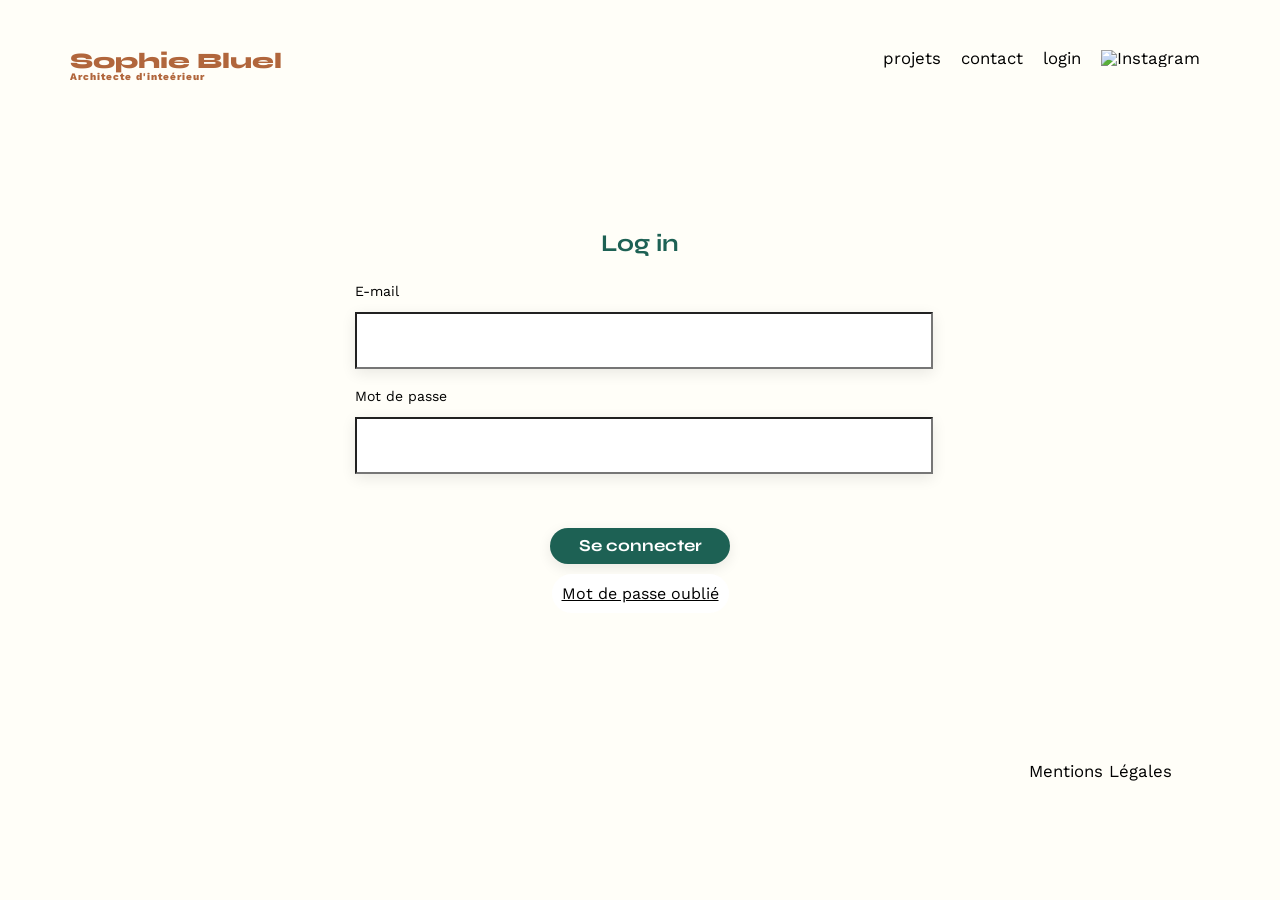
==== FrontEnd/login.html @ ed793672 "ajout des filtres" ====
<!DOCTYPE html>
<html lang="fr">

<head>
	<meta charset="UTF-8">
	<title>Sophie Bluel - Architecte d'intérieur</title>
	<meta name="viewport" content="width=device-width, initial-scale=1.0">
	<link rel="preconnect" href="https://fonts.googleapis.com">
	<link rel="preconnect" href="https://fonts.gstatic.com" crossorigin>
	<link href="https://fonts.googleapis.com/css2?family=Syne:wght@700;800&family=Work+Sans&display=swap"
		rel="stylesheet">
	<meta name="description" content="">
	<link rel="stylesheet" href="./assets/style.css">
	<link rel="stylesheet" href="./assets/login.css">

</head>

<body>
	<header>
		<h1>Sophie Bluel <span>Architecte d'inteérieur</span></h1>
		<nav>
			<ul>
				<li><a href="index.html">projets</a></li>
				<li><a href="#ancrecontact">contact</a></li>
				<li> <a href="login.html">login</a></li>
				<li><img src="./assets/icons/instagram.png" alt="Instagram"></li>
			</ul>
		</nav>
	</header>
	<main id="ancrecontact">
		<section class="tableaulog" ">
			<h3>Log in</h3>
			<br><br>
			<form action="#" method="post" id="formulairelogin">

				<label for="email">E-mail</label><br>
				<input type="text" name="email" id="email">
				<br>
				<label for="password"> Mot de passe</label><br>
				<input type="text" name="password" id="password">


				<br>
				<input type="submit" name="submitbutton" id="submitbutton" value="Se connecter">
				<br>
				<button> Mot de passe oublié</button>


			</form>

		</section>
	</main>

	<footer>
		<nav>
			<ul>
				<li>Mentions Légales</li>
			</ul>
		</nav>
	</footer>
</body>

</html>
---- FrontEnd/assets/style.css ----
/* http://meyerweb.com/eric/tools/css/reset/
   v2.0 | 20110126
   License: none (public domain)
*/

html, body, div, span, applet, object, iframe,
h1, h2, h3, h4, h5, h6, p, blockquote, pre,
a, abbr, acronym, address, big, cite, code,
del, dfn, em, img, ins, kbd, q, s, samp,
small, strike, strong, sub, sup, tt, var,
b, u, i, center,
dl, dt, dd, ol, ul, li,
fieldset, form, label, legend,
table, caption, tbody, tfoot, thead, tr, th, td,
article, aside, canvas, details, embed,
figure, figcaption, footer, header, hgroup,
menu, nav, output, ruby, section, summary,
time, mark, audio, video {
	margin: 0;
	padding: 0;
	border: 0;
	font-size: 100%;
	font: inherit;
	vertical-align: baseline;
}
/* HTML5 display-role reset for older browsers */
article, aside, details, figcaption, figure,
footer, header, hgroup, menu, nav, section {
	display: block;
}
body {
	line-height: 1;
}
ol, ul {
	list-style: none;
}
blockquote, q {
	quotes: none;
}
blockquote:before, blockquote:after,
q:before, q:after {
	content: '';
	content: none;
}
table {
	border-collapse: collapse;
	border-spacing: 0;
}
/** end reset css**/
body {
	max-width: 1140px;
	margin:auto;
	font-family: 'Work Sans' ;
	font-size: 14px;
	background: rgba(255, 254, 248, 1);
}
header {
	display: flex;
	justify-content: space-between;
	margin: 50px 0
}
section {
	margin: 50px 0
}

h1{
	display: flex;
	flex-direction: column;
	font-family: 'Syne';
	font-size: 22px;
	font-weight: 800;
	color: #B1663C
}

h1 > span {
	font-family: 'Work Sans';
	font-size:10px;
	letter-spacing: 0.1em;
;
}

h2{
	font-family: 'Syne';
	font-weight: 700;
	font-size: 30px;
	color: #1D6154
}
nav ul {
	display: flex;
	align-items: center;
	list-style-type: none;

}
nav li {
	padding: 0 10px;
	font-size: 1.2em;
}

li:hover {
	color: #B1663C;
}
#introduction {
	display: flex;
	align-items: center;
}
#introduction figure {
	flex: 1
}
#introduction img {
	display: block;
	margin: auto;
	width: 80%;
}

#introduction article {
	flex: 1
}
#introduction h2 {
	margin-bottom: 1em;
}

#introduction p {
	margin-bottom: 0.5em;
}
#portfolio h2 {
	margin-bottom: 1em;
	text-align: center;
}
.gallery {
	width: 100%;
	display: grid;
	grid-template-columns: 1fr 1fr 1fr;
	grid-column-gap: 20px;
	grid-row-gap: 20px;
}

.gallery img {
	width: 100%;

}
#contact {
	width: 50%;
margin: auto;
}
#contact > * {
	text-align: center;

}
#contact h2{
	margin-bottom: 20px;
}
#contact form {
	text-align: left;
	margin-top:30px;
	display: flex;
	flex-direction: column;
}

#contact input {
	height: 50px;
	font-size: 1.2em;
	border: none;
	box-shadow: 0px 4px 14px rgba(0, 0, 0, 0.09);
}
#contact label {
	margin: 2em 0 1em 0;
}
#contact textarea {
	border: none;
	box-shadow: 0px 4px 14px rgba(0, 0, 0, 0.09);
}

input[type="submit"]{
	font-family: 'Syne';
	font-weight: 700;
	color: white;
	background-color: #1D6154;
	margin : 2em auto ;
	width: 180px;
	text-align: center;
	border-radius: 60px ;
}

footer nav ul {
	display: flex;
	justify-content: flex-end;
	margin: 2em
}

.button input{
	border-radius: 20px;
	border: none;
}


.fiches img{
	margin: auto;
	width: 90%;
}

.fiches{
	display: grid;
	grid-template-columns: repeat(3, 1fr);
}

h6{
	margin-bottom: 10px;
	font-size: 13px;
}


.divbutton input {
	background-color: #FFF;
	padding: 10px;
	border: solid 1px #1D6154;
	color: #1D6154;
	border-radius: 20px;
	font-size: 16px;
	font-weight: 700;
	font-family: 'Syne';
}

button{
	border: solid 1px #1D6154;
	background-color: white;
	border-radius: 20px;
	padding: 10px;
	font-size: 16px;
	font-family: 'syne';
	color: #1D6154;
}

.divbutton{
	display: flex;
	justify-content: center;
	gap: 15px;
}

button:hover{
	cursor: pointer;
}


h5{
	padding: 10px 0 15px 0;
}

li a {
	text-decoration: none;
	color: black;
}

li a:hover{
	color: #B1663C;
	cursor: pointer;
}
---- FrontEnd/assets/login.css ----
h3{
	color: #1D6154;
	font-size: X-large;
	font-family: 'Syne';
	font-weight: 700;
	text-align: center;
}

form{
	text-align: center;
	width: 50%;
	margin: auto;
}

form input {
	width: 100%;
	height: 51px;
	margin-bottom: 20px;
	box-shadow: 0px 4px 14px 0px rgba(0, 0, 0, 0.09);
	font-size: 1.2em;

}

.submitbutton{
	border: none;
}

input[type="submit"]{
	border: none;
	font-family: 'Syne';
	font-weight: 700;
	height: 36px;
	padding: 0;
	margin-bottom: 10PX;
}

label{
	display: flex;
	align-items: flex-start;
}

button{
	text-decoration: underline;
	border: none;
	color: black;
	font-family: 'Work Sans';
}


.tableaulog{
	margin: 150px 0 ;
}
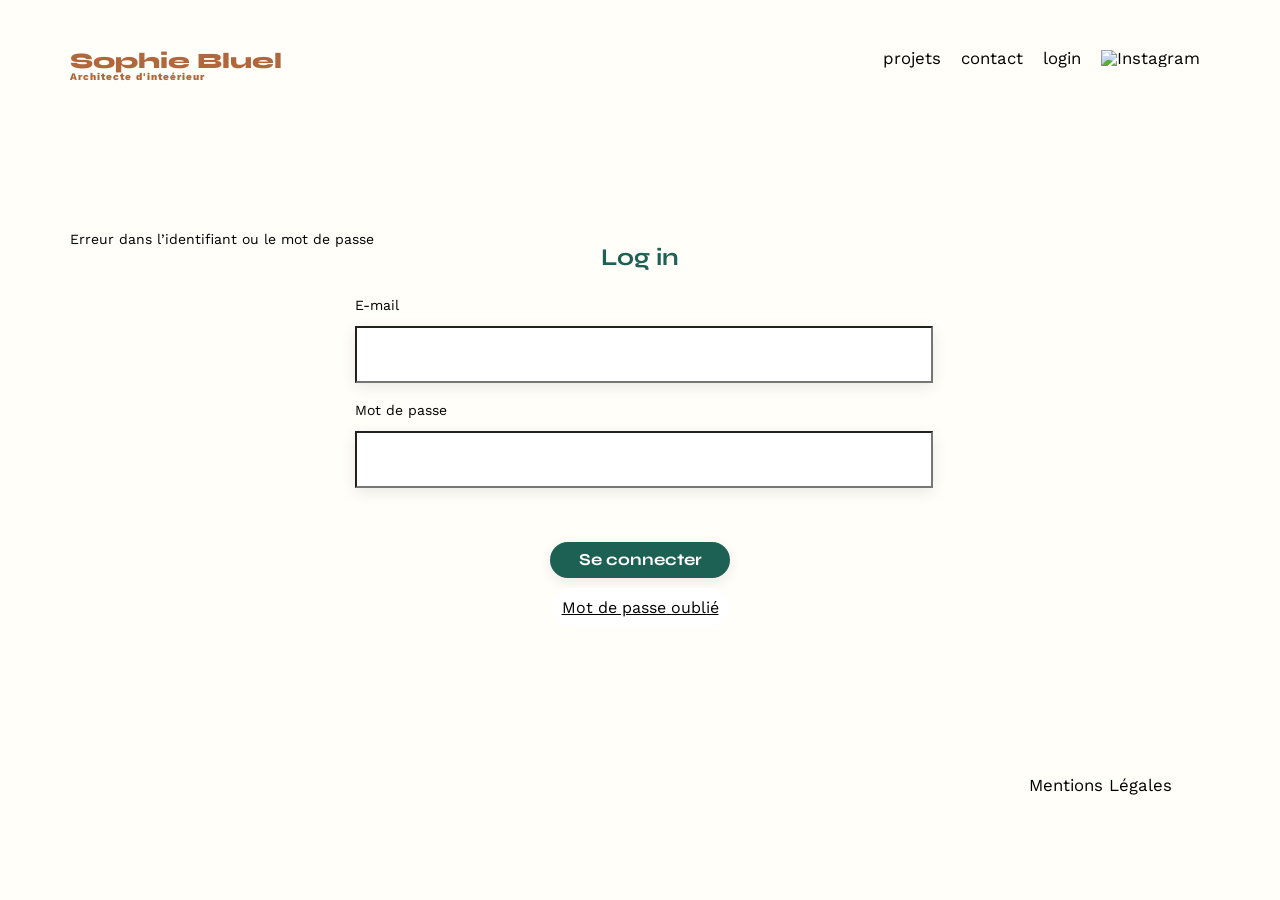
==== commit 702e4f82: "Corrections erreur dans la page login.html et ajout de login.js et function.js pour l'identification" ====
--- a/FrontEnd/login.html
+++ b/FrontEnd/login.html
@@ -27,27 +27,33 @@
 			</ul>
 		</nav>
 	</header>
-	<main id="ancrecontact">
+
+	<main id="log-in">
 		<section class="tableaulog" ">
+			<div id="msg-eror">
+					<h4>
+				Erreur dans l’identifiant ou le mot de passe
+			</h4>
+			</div>
+		
 			<h3>Log in</h3>
 			<br><br>
-			<form action="#" method="post" id="formulairelogin">
+			<form action="#" method="post" id="form-login" method="post">
 
 				<label for="email">E-mail</label><br>
-				<input type="text" name="email" id="email">
+				<input type="text" name="email" id="email" required>
 				<br>
 				<label for="password"> Mot de passe</label><br>
-				<input type="text" name="password" id="password">
+				<input type="text" name="password" id="password" required>
 
 
 				<br>
-				<input type="submit" name="submitbutton" id="submitbutton" value="Se connecter">
+				<input type="submit" name="submit-form" id="submit-form" value="Se connecter">
 				<br>
 				<button> Mot de passe oublié</button>
 
 
 			</form>
-
 		</section>
 	</main>
 
@@ -58,6 +64,9 @@
 			</ul>
 		</nav>
 	</footer>
+	<script src="function.js"></script>
+	<script src="login.js"></script>
+
 </body>
 
 </html>
--- a/FrontEnd/assets/style.css
+++ b/FrontEnd/assets/style.css
@@ -255,3 +255,17 @@
 	cursor: pointer;
 }
 
+.editor{
+	background-color: black;
+	color: white;
+	height: 50px;
+	position: absolute;
+	left: 0;
+	width: 100%;
+	display: none;
+}
+
+.p-editor{
+	text-align: center;
+	padding-top: 15px;
+}
--- a/FrontEnd/assets/login.css
+++ b/FrontEnd/assets/login.css
@@ -49,4 +49,10 @@
 
 .tableaulog{
 	margin: 150px 0 ;
+}
+
+.msg-eror{
+	text-align: center;
+	color: red;
+	display: none;
 }
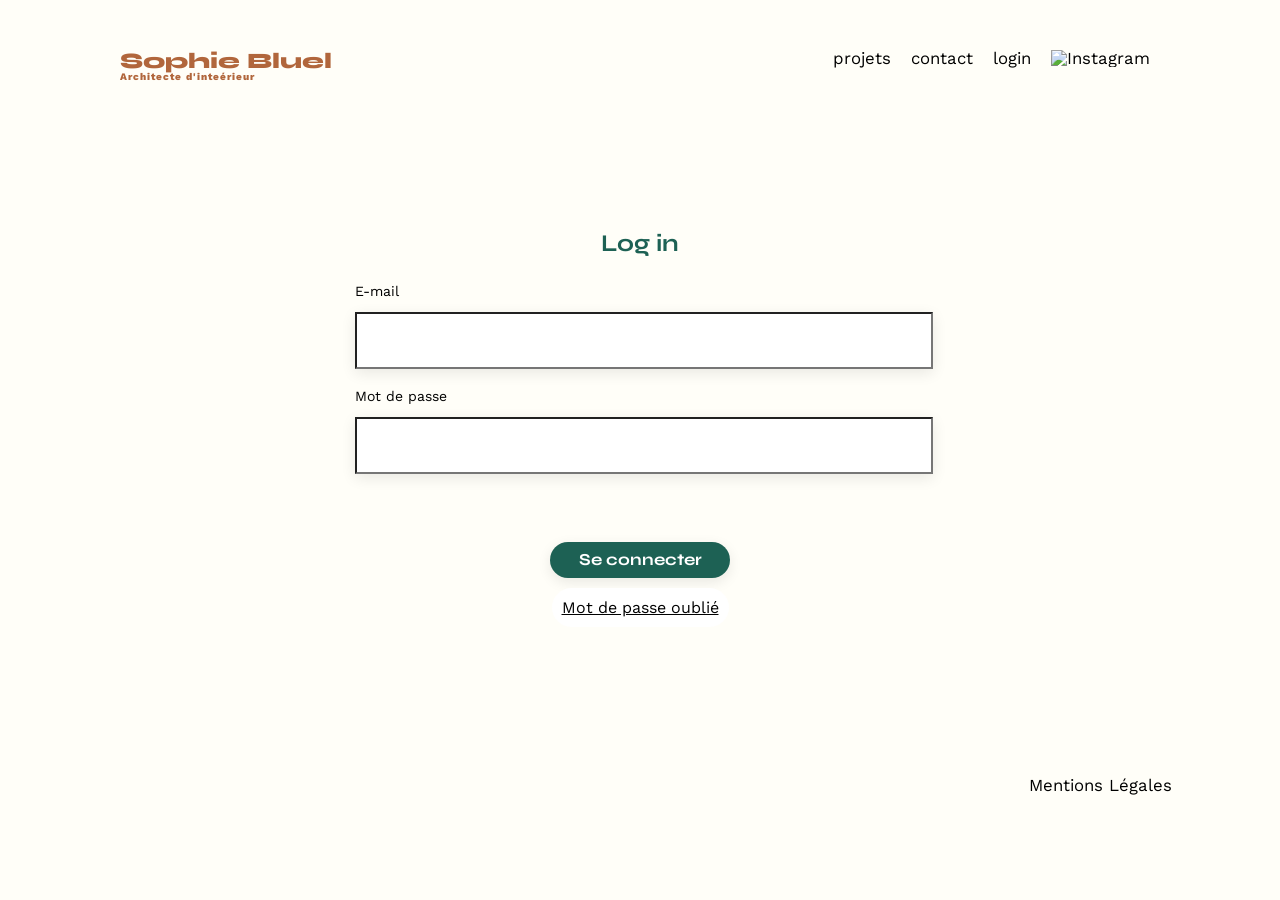
==== commit 81ae787f: "ajout de l'écriture mode edition lors du login" ====
--- a/FrontEnd/login.html
+++ b/FrontEnd/login.html
@@ -30,12 +30,7 @@
 
 	<main id="log-in">
 		<section class="tableaulog" ">
-			<div id="msg-eror">
-					<h4>
-				Erreur dans l’identifiant ou le mot de passe
-			</h4>
-			</div>
-		
+			
 			<h3>Log in</h3>
 			<br><br>
 			<form action="#" method="post" id="form-login" method="post">
@@ -45,8 +40,12 @@
 				<br>
 				<label for="password"> Mot de passe</label><br>
 				<input type="text" name="password" id="password" required>
-
-
+<br>
+				<div id="msg-eror">
+					<h4>
+				Erreur dans l’identifiant ou le mot de passe
+			</h4>
+			</div>
 				<br>
 				<input type="submit" name="submit-form" id="submit-form" value="Se connecter">
 				<br>
--- a/FrontEnd/assets/style.css
+++ b/FrontEnd/assets/style.css
@@ -57,7 +57,7 @@
 header {
 	display: flex;
 	justify-content: space-between;
-	margin: 50px 0
+	margin: 50px ;
 }
 section {
 	margin: 50px 0
@@ -84,6 +84,7 @@
 	font-weight: 700;
 	font-size: 30px;
 	color: #1D6154
+	
 }
 nav ul {
 	display: flex;
@@ -269,3 +270,409 @@
 	text-align: center;
 	padding-top: 15px;
 }
+
+
+.mode-edition {
+	font-family: 'Work Sans';
+	display: none;
+	flex-direction: row;
+	justify-content: center;
+	align-items: center;
+	width: 100%;
+	background-color: black;
+	gap: 20px;
+	height: 50px;
+	position: absolute;
+	top: 0;
+	left: 0;
+}
+
+.logo-edition {
+	display: flex;
+	flex-direction: row;
+	color: #FFFFFF;
+	font-size: 16px;
+	gap: 10px;
+}
+
+#changements {
+	border: 1px solid #FFFFFF;
+	background-color: #FFFFFF;
+	padding: 11px 23px;
+	border-radius: 60px;
+	font-weight: 500;
+	cursor: pointer;
+}
+
+.modifier {
+	display: none;
+	cursor: pointer;
+	color: black;
+	flex-direction: row;
+	gap: 8px;
+	font-family: 'Work Sans';
+	font-size: 14px;
+	margin-bottom: 20px;
+	padding-bottom: 3px;
+}
+
+article {
+	padding-bottom: 80px;
+}
+
+.projets-modifier {
+	display: flex;
+	flex-direction: row;
+	justify-content: center;
+	align-items: center;
+	gap: 30px;
+}
+
+figure {
+	display: flex;
+	flex-direction: column;
+}
+figure .modifier {
+	padding-left: 60px;
+	padding-top: 17px;
+}
+
+.style-editor{
+	height: 50px;
+	background: black;
+	color: white;
+	display: none;
+}
+
+		
+.header-container {
+    display: flex;
+    align-items: center;
+	justify-content: center;
+}
+
+
+
+.lien-modif:hover{
+	text-decoration: underline;
+	cursor: pointer;
+}
+
+.modalAjoutSup{
+	display: none;
+	width: 60%;
+	height: 200px;
+	background-color: white;
+}
+
+#lienModifier{
+	display: none;
+}
+
+
+
+----------------------------->
+
+
+
+.mode-edition {
+	font-family: 'Work Sans';
+	display: none;
+	flex-direction: row;
+	justify-content: center;
+	align-items: center;
+	width: 100%;
+	background-color: black;
+	gap: 20px;
+	height: 50px;
+	position: absolute;
+	top: 0;
+	left: 0;
+}
+
+.logo-edition {
+	display: flex;
+	flex-direction: row;
+	color: #FFFFFF;
+	font-size: 16px;
+	gap: 10px;
+}
+
+#changements {
+	border: 1px solid #FFFFFF;
+	background-color: #FFFFFF;
+	padding: 11px 23px;
+	border-radius: 60px;
+	font-weight: 500;
+	cursor: pointer;
+}
+
+.modifier {
+	display: none;
+	cursor: pointer;
+	color: black;
+	flex-direction: row;
+	gap: 8px;
+	font-family: 'Work Sans';
+	font-size: 14px;
+	margin-bottom: 20px;
+	padding-bottom: 3px;
+}
+
+article {
+	padding-bottom: 80px;
+}
+
+.projets-modifier {
+	display: flex;
+	flex-direction: row;
+	justify-content: center;
+	align-items: center;
+	gap: 30px;
+}
+
+figure {
+	display: flex;
+	flex-direction: column;
+}
+figure .modifier {
+	padding-left: 60px;
+	padding-top: 17px;
+}
+
+/* Page admin modal */
+
+
+#modals {
+	display: none;
+	position: absolute;
+	left: 0;
+	top: 0;
+	width: 100%; 
+	height: 270vh;
+	padding: 25% 10%;
+	background-color: rgba(0,0,0,0.4);
+	flex-direction: column;
+}
+
+.AjoutImageContainer h2 {
+	padding-bottom: 30px;
+	padding-top: 20px;
+}
+
+#modalsSuppr, #modalsAjout {
+	display: none;
+	border-radius: 10px;
+	background-color: #FFFFFF;
+	margin: auto;
+	padding: 20px;
+	border: 1px solid #818181;
+	width: 50%;
+	height: auto;
+	flex-direction: column;
+}
+
+.fermer {
+	display: flex;
+	justify-content: flex-end;
+	font-size: 25px;
+}
+
+#modals h2 {
+	display: flex;
+	justify-content: center;
+	font-size: 30px;
+	font-family: 'Work Sans';
+	color: black;
+	font-weight: 400;
+}
+
+#AjoutPhoto, #validerAjout, #supprgalerie {
+	display: flex;
+	justify-content: center;
+	align-items: center;
+	font-family: 'Syne';
+}
+
+#validerAjout {
+	background-color: #A7A7A7;
+}
+
+hr {
+	background-color: black;
+	height: 0.5px;
+	width: 80%;
+	margin-top: 45px;
+}
+
+#supprgalerie {
+	color: red;
+	font-weight: 400;
+}
+
+.gallerymodal {
+	width: 80%;
+	padding: 2rem 0;
+	align-self: center;
+	display: grid;
+	grid-template-columns: 1fr 1fr 1fr 1fr 1fr;
+	grid-column-gap: 8px;
+	grid-row-gap: 8px;
+	justify-items: stretch;
+}
+
+.gallerymodal img {
+	height: 11rem;
+	width: 100%;
+}
+
+.gallerymodal figure {
+	position: relative;
+	overflow: hidden;
+	max-height: 10rem;
+}
+
+figcaption {
+	padding-top: 5px;
+}
+
+#gallery_edit_img {
+	position: relative;
+	display: inline-block;
+}
+  
+.fa-trash {
+	font-size: 12px;
+	width: 19px;
+	background-color: black;
+	color: white;
+	padding: 4px;
+	border-radius: 2px;
+	position: absolute;
+  	cursor: pointer;
+	top: 0;
+	right: 0px;
+}
+
+/* Nav Modal */
+
+.navModal {
+	display: flex;
+	align-items: center;
+	justify-content: space-between;
+}
+
+.precedent {
+	color: black;
+	font-size: 25px;
+}
+
+/* Ajout photo */
+
+.AjoutImageContainer {
+	display: flex;
+	flex-direction: column;
+	justify-content: center;
+	align-items: center;
+}
+
+.AjoutPhotoContainer {
+	display: flex;
+	flex-direction: column;
+	align-items: center;
+	background-color: #E8F1F6;
+	width: 80%;
+}
+
+#previewImage {
+	width: 13rem;
+	display: none;
+	padding-bottom: 18px;
+}
+
+#previewImage img {
+	max-width: 100%;
+	max-height: 100%;
+}
+
+#previewdetails {
+	display: flex;
+	flex-direction: column;
+	align-items: center;
+}
+
+#previewdetails i {
+	font-size: 90px;
+	padding: 1.5rem 0;
+	color: #B9C5CC;
+}
+
+#previewdetails span {
+	font-family: 'Syne';
+	font-size: 10px;
+	padding-bottom: 2rem;
+	color: #444444;
+}
+
+#previewdetails img {
+	object-fit: scale-down;
+	width: 50%;
+	display: flex;
+	justify-self: center;
+}
+
+#imageUpload {
+	display: none;
+}
+
+#btnImage {
+	font-family: 'Syne';
+	font-weight: 700;
+	color: white;
+	background-color: rgba(0, 0, 0, 0.2);
+	text-align: center;
+	border-radius: 60px ;
+	padding: 1rem 2rem;
+	color: #306685;
+	margin: 0.5rem 0;
+}
+
+.AjoutDetail {
+	display: flex;
+	flex-direction: column;
+	align-items: flex-start;
+	width: 80%;
+	gap: 20px;
+}
+
+.AjoutDetail label {
+	font-size: 14px;
+}
+
+#titreAjout {
+	height: 50px;
+	font-size: 1.2em;
+	border: none;
+	box-shadow: 0px 4px 14px rgba(0, 0, 0, 0.09);
+	background-color: white;
+}
+
+.AjoutDetail input, .AjoutDetail select {
+	width: 80%;
+}
+
+.AjoutDetail select {
+	height: 50px;
+	font-size: 1.2em;
+	border: none;
+	box-shadow: 0px 4px 14px rgba(0, 0, 0, 0.09);
+	background-color: white;
+}
+
+#ajout-form {
+	width: 80%;
+	display: flex;
+	flex-direction: column;
+	align-items: center;
+}
+/* Fin Modal */
--- a/FrontEnd/assets/login.css
+++ b/FrontEnd/assets/login.css
@@ -51,8 +51,9 @@
 	margin: 150px 0 ;
 }
 
-.msg-eror{
-	text-align: center;
+h4{
+	display: none;
+	justify-content: center;
 	color: red;
-	display: none;
-}+}
+
